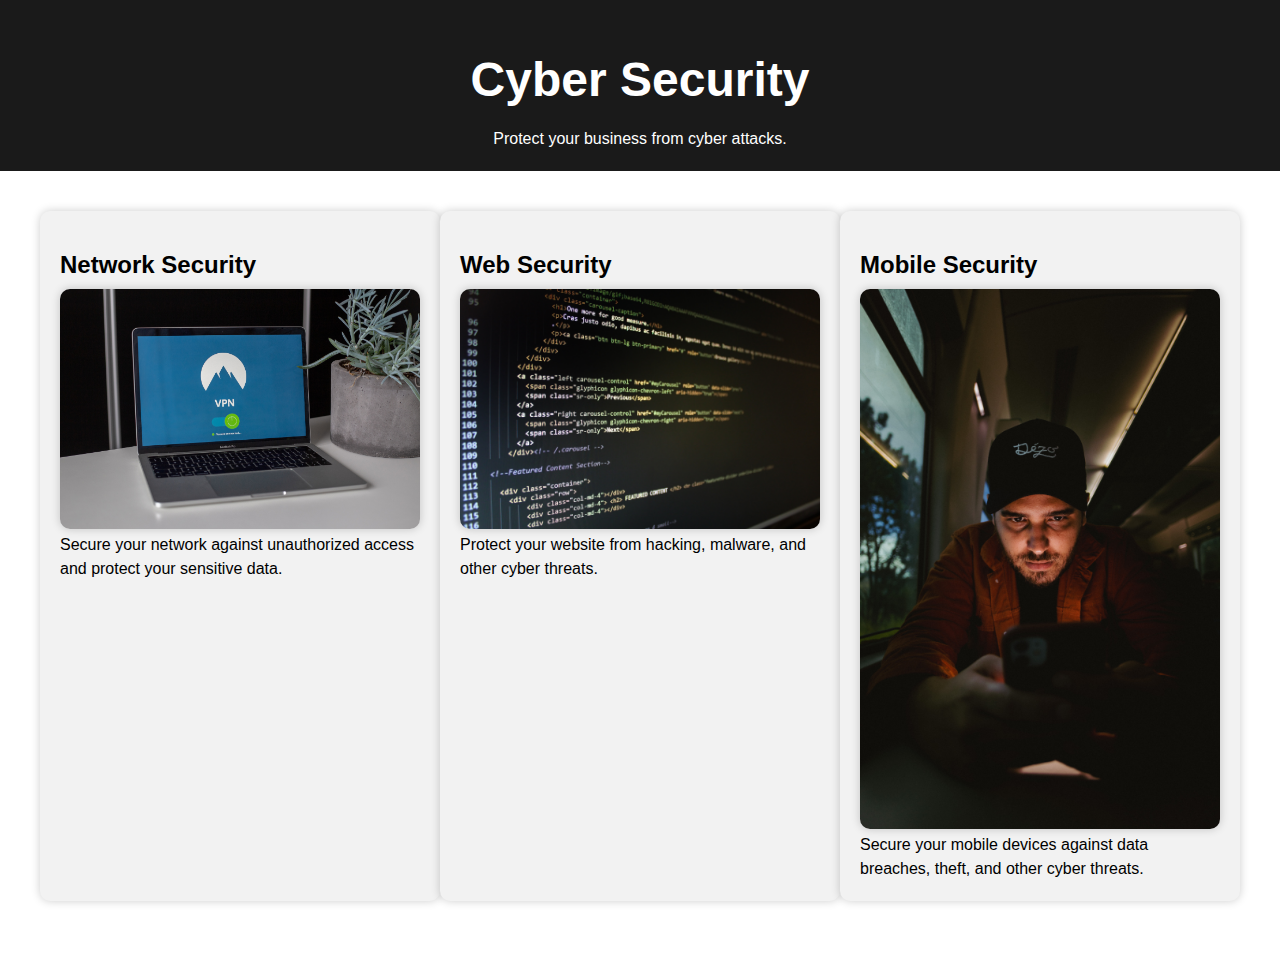
==== task_1/Landing Page/indrex.html @ 866ad1d8 "Add files via upload" ====
<!DOCTYPE html>
<html>
<head>
	<title>Cyber Security</title>
	<style>
		body {
			font-family: Arial, sans-serif;
			margin: 0;
			padding: 0;
		}

		header {
			background-color: #1a1a1a;
			color: #fff;
			padding: 20px;
			text-align: center;
		}

		h1 {
			font-size: 48px;
			margin-bottom: 20px;
		}

		section {
			display: flex;
			flex-wrap: wrap;
			justify-content: space-around;
			padding: 40px;
		}

		article {
			background-color: #f2f2f2;
			border-radius: 10px;
			box-shadow: 0 0 10px rgba(0, 0, 0, 0.2);
			margin-bottom: 20px;
			padding: 20px;
			width: 30%;
		}

		img {
			border-radius: 10px;
			box-shadow: 0 0 10px rgba(0, 0, 0, 0.2);
			max-width: 100%;
		}

		h2 {
			font-size: 24px;
			margin-bottom: 10px;
		}

		p {
			font-size: 16px;
			line-height: 1.5;
			margin: 0;
		}
	</style>
</head>
<body>
	<header>
		<h1>Cyber Security</h1>
		<p>Protect your business from cyber attacks.</p>
	</header>
	<section>
		<article>
			<h2>Network Security</h2>
			<img src="Images/cyber.jpg" alt="Network Security">
			<p>Secure your network against unauthorized access and protect your sensitive data.</p>
		</article>
		<article>
			<h2>Web Security</h2>
			<img src="Images/cyber 1.jpg" alt="Web Security">
			<p>Protect your website from hacking, malware, and other cyber threats.</p>
		</article>
		<article>
			<h2>Mobile Security</h2>
			<img src="Images/cyber 2.jpg" alt="Mobile Security">
			<p>Secure your mobile devices against data breaches, theft, and other cyber threats.</p>
		</article>
	</section>
</body>
</html>
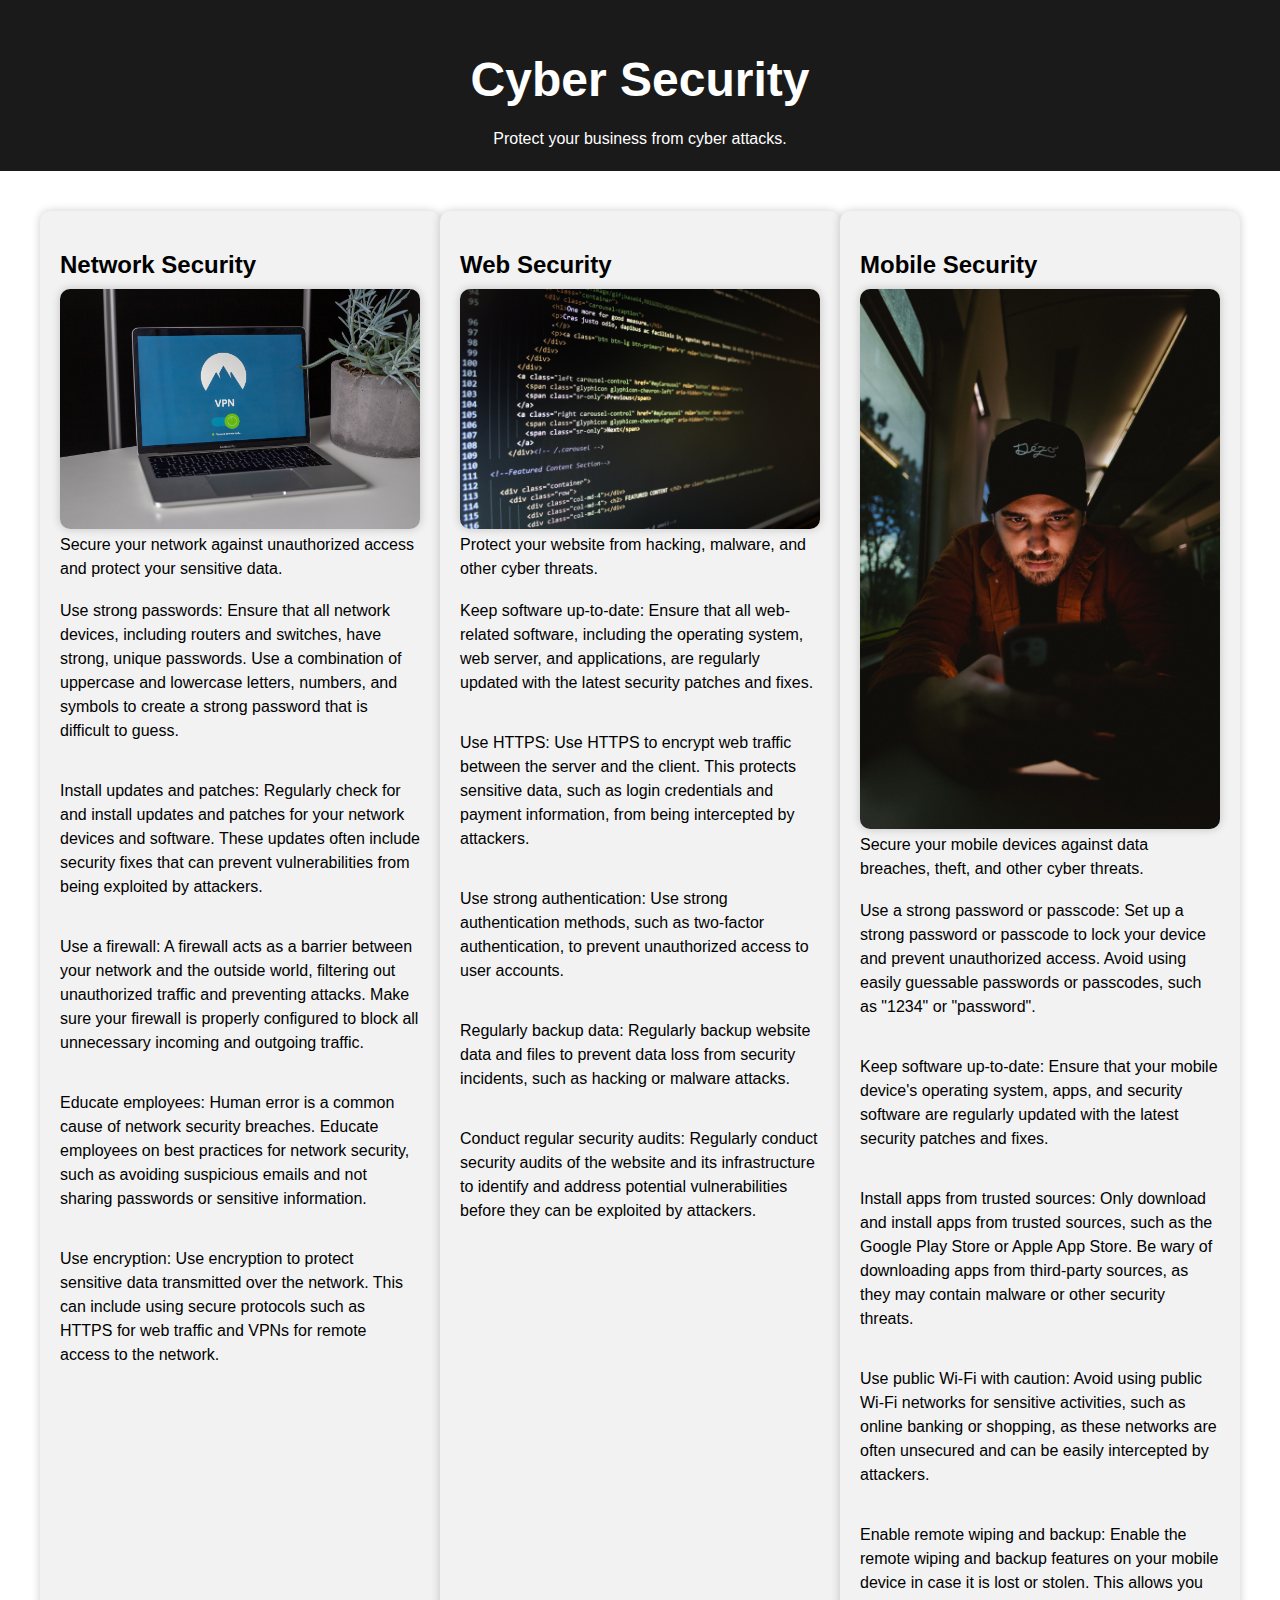
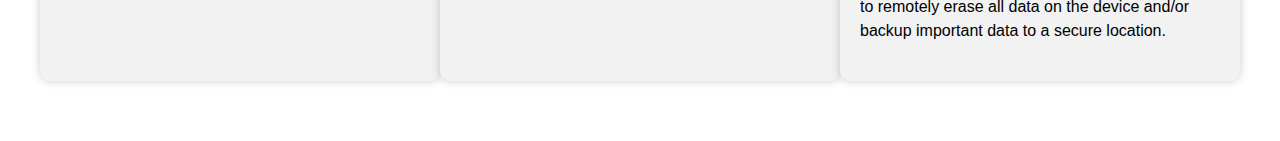
==== commit d2664052: "Add files via upload" ====
--- a/task_1/Landing Page/indrex.html
+++ b/task_1/Landing Page/indrex.html
@@ -65,16 +65,31 @@
 			<h2>Network Security</h2>
 			<img src="Images/cyber.jpg" alt="Network Security">
 			<p>Secure your network against unauthorized access and protect your sensitive data.</p>
+			<br><p>Use strong passwords: Ensure that all network devices, including routers and switches, have strong, unique passwords. Use a combination of uppercase and lowercase letters, numbers, and symbols to create a strong password that is difficult to guess.</p></br>
+			<br><p>Install updates and patches: Regularly check for and install updates and patches for your network devices and software. These updates often include security fixes that can prevent vulnerabilities from being exploited by attackers.</p></br>
+			<br><p>Use a firewall: A firewall acts as a barrier between your network and the outside world, filtering out unauthorized traffic and preventing attacks. Make sure your firewall is properly configured to block all unnecessary incoming and outgoing traffic.</p></br>
+			<br> <p> Educate employees: Human error is a common cause of network security breaches. Educate employees on best practices for network security, such as avoiding suspicious emails and not sharing passwords or sensitive information.</p> </br>
+			<br> <p>Use encryption: Use encryption to protect sensitive data transmitted over the network. This can include using secure protocols such as HTTPS for web traffic and VPNs for remote access to the network.</p> </br>
 		</article>
 		<article>
 			<h2>Web Security</h2>
 			<img src="Images/cyber 1.jpg" alt="Web Security">
 			<p>Protect your website from hacking, malware, and other cyber threats.</p>
+			<br> <p>Keep software up-to-date: Ensure that all web-related software, including the operating system, web server, and applications, are regularly updated with the latest security patches and fixes.</p> </br>
+			<br> <p>Use HTTPS: Use HTTPS to encrypt web traffic between the server and the client. This protects sensitive data, such as login credentials and payment information, from being intercepted by attackers.</p> </br>
+			<br> <p>Use strong authentication: Use strong authentication methods, such as two-factor authentication, to prevent unauthorized access to user accounts.</p> </br>
+			<br> <p>Regularly backup data: Regularly backup website data and files to prevent data loss from security incidents, such as hacking or malware attacks.</p> </br>
+			<br> <p>Conduct regular security audits: Regularly conduct security audits of the website and its infrastructure to identify and address potential vulnerabilities before they can be exploited by attackers.</p> </br>
 		</article>
 		<article>
 			<h2>Mobile Security</h2>
 			<img src="Images/cyber 2.jpg" alt="Mobile Security">
 			<p>Secure your mobile devices against data breaches, theft, and other cyber threats.</p>
+			<br> <p>Use a strong password or passcode: Set up a strong password or passcode to lock your device and prevent unauthorized access. Avoid using easily guessable passwords or passcodes, such as "1234" or "password".</p> </br>
+			<br> <p>Keep software up-to-date: Ensure that your mobile device's operating system, apps, and security software are regularly updated with the latest security patches and fixes.</p> </br>
+			<br> <p>Install apps from trusted sources: Only download and install apps from trusted sources, such as the Google Play Store or Apple App Store. Be wary of downloading apps from third-party sources, as they may contain malware or other security threats.</p> </br>
+			<br> <p>Use public Wi-Fi with caution: Avoid using public Wi-Fi networks for sensitive activities, such as online banking or shopping, as these networks are often unsecured and can be easily intercepted by attackers.</p> </br>
+			<br> <p>Enable remote wiping and backup: Enable the remote wiping and backup features on your mobile device in case it is lost or stolen. This allows you to remotely erase all data on the device and/or backup important data to a secure location.</p> </br>
 		</article>
 	</section>
 </body>
